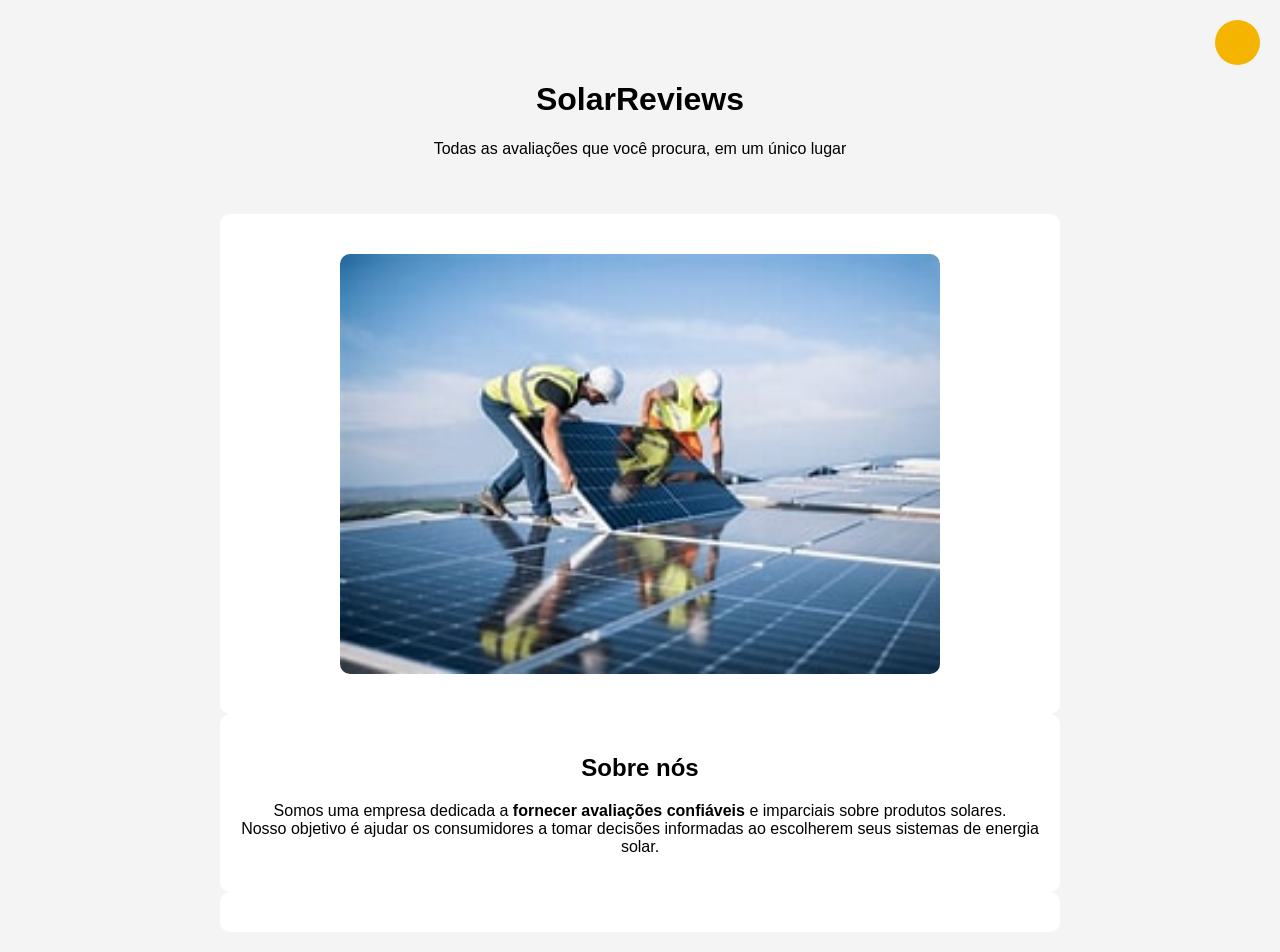
==== index.html @ 2f342481 "Add files via upload" ====
<!DOCTYPE html>
<html>
    <head> 
        <link rel="stylesheet" href="Style.css">

        <title>SolarReviews</title> 
       
        <meta name="description" content="Todas as avaliações que você procura, em um único lugar">
    </head>
    
    <body>
        <script src="Script.js"></script>
        <div class="search-container">

    <button class="search-btn" onclick="mostrarMenu()">
        <i class="fas fa-search"></i>
    </button>

    <div id="menuPesquisa" class="menu-pesquisa">
    <a href="placas.html">Placas solares</a>
    <a href="ferramentas.html">Ferramentas</a>
    <a href="cabos.html">Cabos e conectores</a>
    <a href="disjuntores.html">Disjuntores e fusíveis</a>
    <a href="epis-epcs.html">EPI's e EPC's</a>
</div>

</div>
        <header>
        
                <h1>SolarReviews</h1>
                <p>Todas as avaliações que você procura, em um único lugar</p>
         </header>
         <main>
            <section>
                <!--imagem-->
                 <img src="imagens/Imagem 1.jpg" width="600" height="400">
                 </section>
            <!--Descrição do site-->
            <section>
                <h2>Sobre nós</h2>
                <p>Somos uma empresa dedicada a <strong>fornecer avaliações confiáveis</strong> e imparciais sobre produtos solares. <br> Nosso objetivo é ajudar os consumidores a tomar decisões informadas ao escolherem seus sistemas de energia solar.</p>
            </section>
            <section>
                
            </section>
         </main>
         <footer></footer>
        
    </body>
</html>
---- Style.css ----
.search-container{
     position: fixed;
     top:20px;
     right:20px;
     z-index:1000;}
 
       .search-btn{
     width:45px;
     height:45px;
     border:none;
     border-radius:50%;
     background:#f4b400;
     color:white;
     cursor:pointer;
     font-size:20px;}
 
       .search-btn:hover{
     background:#d99b00;}
     
       .menu-pesquisa{
     display:none;
     margin-top:10px;
     width:230px;
     background:white;
     border-radius:8px;
     box-shadow:0 5px 15px rgba(0,0,0,.2);
     overflow:hidden;}
 
       .menu-pesquisa a{
     display:block;
     padding:12px;
     text-decoration:none;
     color:#333;}
 
       .menu-pesquisa a:hover{
     background:#f4b400;
     color:white;}
 
        body {
     font-family: Arial, sans-serif;
     background-color: #f4f4f4;
     display: flex;
     flex-direction: column;
     align-items: center;
     margin: 20px auto;}
            
        main {
     width: 100%;
     display: flex;
     flex-direction: column;
     align-items: center;}
             
        header {
     width: 100%;
     text-align: center;
     padding: 40px 20px;}
 
             section{
                 background-color: white;
                 width: 80%;
                 max-width: 800px;
                 padding: 20px;
                 border-radius: 10px;
 
                 text-align: center;
 
             }
             
             img {
                 width: 100%;
                 max-width: 600px;
                 height: auto;
                 display: block;
                 margin: 20px auto;
                 border-radius: 10px;
             }
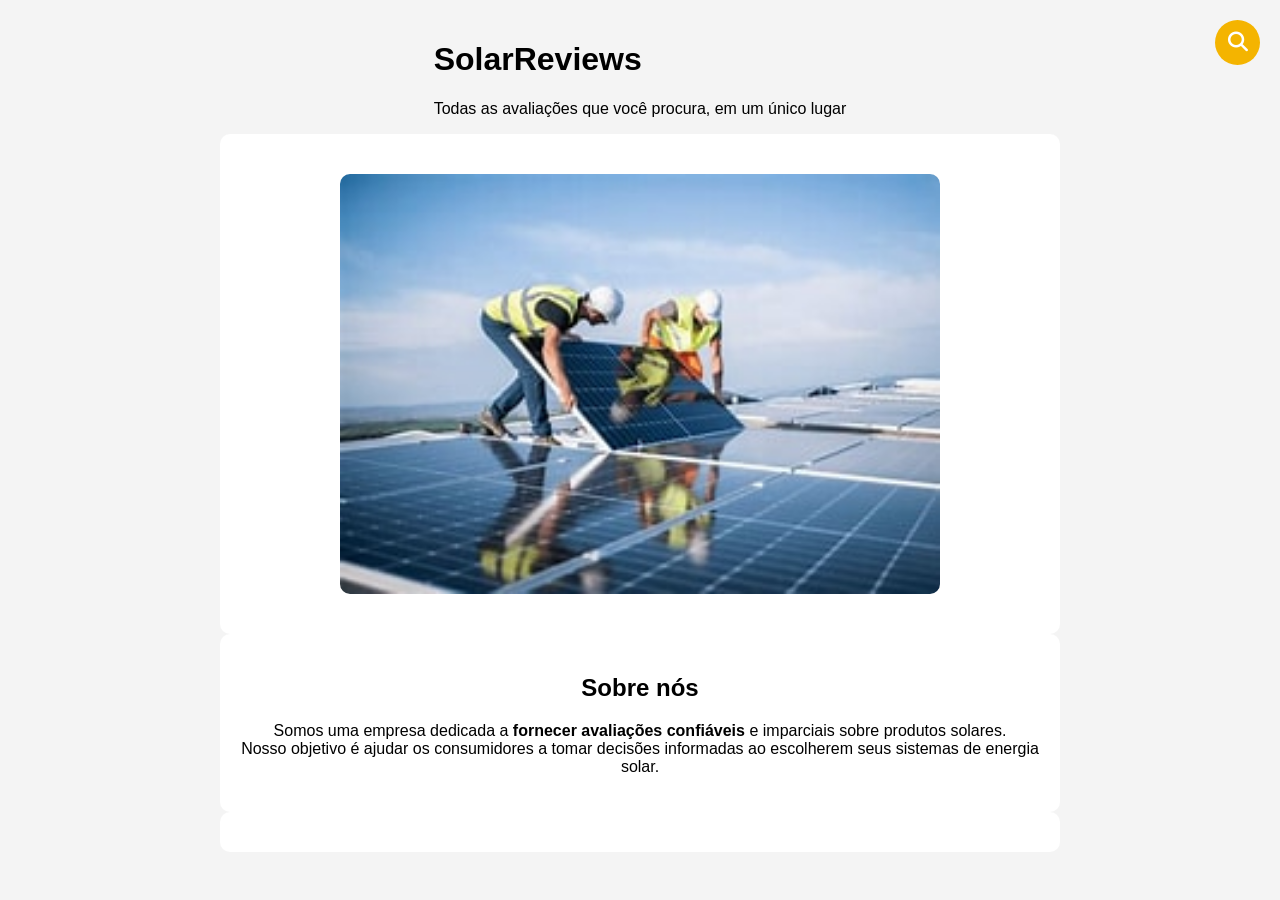
==== commit 371b258c: "j" ====
--- a/index.html
+++ b/index.html
@@ -2,6 +2,7 @@
 <html>
     <head> 
         <link rel="stylesheet" href="Style.css">
+        <link rel="stylesheet" href="https://cdnjs.cloudflare.com/ajax/libs/font-awesome/6.5.1/css/all.min.css">
 
         <title>SolarReviews</title> 
        
--- a/Style.css
+++ b/Style.css
@@ -1,79 +1,238 @@
   
       
-        .search-container{
-     position: fixed;
-     top:20px;
-     right:20px;
-     z-index:1000;}
- 
-       .search-btn{
-     width:45px;
-     height:45px;
-     border:none;
-     border-radius:50%;
-     background:#f4b400;
-     color:white;
-     cursor:pointer;
-     font-size:20px;}
- 
-       .search-btn:hover{
-     background:#d99b00;}
-     
-       .menu-pesquisa{
-     display:none;
-     margin-top:10px;
-     width:230px;
-     background:white;
-     border-radius:8px;
-     box-shadow:0 5px 15px rgba(0,0,0,.2);
-     overflow:hidden;}
- 
-       .menu-pesquisa a{
-     display:block;
-     padding:12px;
-     text-decoration:none;
-     color:#333;}
- 
-       .menu-pesquisa a:hover{
-     background:#f4b400;
-     color:white;}
- 
-        body {
-     font-family: Arial, sans-serif;
-     background-color: #f4f4f4;
-     display: flex;
-     flex-direction: column;
-     align-items: center;
-     margin: 20px auto;}
-            
-        main {
-     width: 100%;
-     display: flex;
-     flex-direction: column;
-     align-items: center;}
-             
-        header {
-     width: 100%;
-     text-align: center;
-     padding: 40px 20px;}
- 
-             section{
-                 background-color: white;
-                 width: 80%;
-                 max-width: 800px;
-                 padding: 20px;
-                 border-radius: 10px;
- 
-                 text-align: center;
- 
-             }
-             
-             img {
-                 width: 100%;
-                 max-width: 600px;
-                 height: auto;
-                 display: block;
-                 margin: 20px auto;
-                 border-radius: 10px;
-             }
-        +       .search-container {
+    position: fixed;
+    top: 20px;
+    right: 20px;
+    z-index: 1000;
+}
+
+.search-btn {
+    width: 45px;
+    height: 45px;
+    border: none;
+    border-radius: 50%;
+    background: #f4b400;
+    color: white;
+    cursor: pointer;
+    font-size: 20px;
+}
+
+.search-btn:hover {
+    background: #d99b00;
+}
+
+.menu-pesquisa {
+    display: none;
+    margin-top: 10px;
+    width: 230px;
+    background: white;
+    border-radius: 8px;
+    box-shadow: 0 5px 15px rgba(0,0,0,.2);
+    overflow: hidden;
+}
+
+.menu-pesquisa a {
+    display: block;
+    padding: 12px;
+    text-decoration: none;
+    color: #333;
+}
+
+.menu-pesquisa a:hover {
+    background: #f4b400;
+    color: white;
+}
+
+body {
+    font-family: Arial, sans-serif;
+    background-color: #f4f4f4;
+    display: flex;
+    flex-direction: column;
+    align-items: center;
+    margin: 20px auto;
+}
+
+main {
+    width: 100%;
+    display: flex;
+    flex-direction: column;
+    align-items: center;
+}
+
+section {
+    background-color: white;
+    width: 80%;
+    max-width: 800px;
+    padding: 20px;
+    border-radius: 10px;
+    text-align: center;
+}
+
+img {
+    width: 100%;
+    max-width: 600px;
+    height: auto;
+    display: block;
+    margin: 20px auto;
+    border-radius: 10px;
+}
+
+/* BOTÃO VOLTAR (SETA BRANCA) */
+.btn-voltar {
+    display: flex;
+    align-items: center;
+    justify-content: center;
+    width: 48px;
+    height: 48px;
+    background-color: #f4b400;  /* Amarelo/Laranja */
+    color: #ffffff;             /* Seta em BRANCO */
+    border-radius: 50%;
+    text-decoration: none;
+    font-size: 28px;
+    font-weight: bold;
+    box-shadow: 0px 2px 5px rgba(0,0,0,0.2);
+    position: absolute;
+    top: 20px;
+    left: 45px;
+}
+
+/* Organização de 2 imagens por linha
+/* Organização de 2 imagens por linha */
+.galeria-produtos {
+    display: grid;
+    grid-template-columns: repeat(2, 1fr); /* Cria exatamente 2 colunas iguais */
+    gap: 15px;                             /* Espaço entre os cards */
+    padding: 20px;
+    width: 100%;
+    max-width: 800px;
+    box-sizing: border-box;
+}
+
+/* Quadradinhos dos produtos */
+.card-produto {
+    border: 1px solid #ddd;
+    border-radius: 8px;
+    padding: 10px;
+    text-align: center;
+    background-color: #fff;
+    box-sizing: border-box;
+}
+
+/* BORDA AMARELA NAS IMAGENS DOS PRODUTOS */
+.card-produto img {
+    width: 100%;
+    height: auto;
+    object-fit: cover; /* Mantém as imagens alinhadas sem distorcer */
+    border: 3px solid #f4b400;
+    border-radius: 6px;
+    box-sizing: border-box;
+}
+/* COR ESCURA PADRÃO PARA TUDO: #0b1b3d (Azul bem escuro, quase preto) */
+
+/* Contêiner principal do cabeçalho (Aumentado) */
+.header-principal {
+  display: flex;
+  align-items: center;
+  justify-content: center;
+  gap: 40px; /* Aumentado o espaço entre as partes */
+  width: 100%;
+  padding: 35px 0; /* Cabeçalho mais alto */
+  margin: 0 auto;
+}
+
+/* --- LADO ESQUERDO --- */
+.header-lado-esquerdo {
+  display: flex;
+  flex-direction: column;
+  align-items: center;
+  text-align: center;
+}
+
+.titulo-com-icone {
+  display: flex;
+  align-items: center;
+  gap: 12px;
+}
+
+.titulo-solar {
+  font-family: 'Showcard Gothic', 'Impact', sans-serif; /* Fonte Showcard Gothic */
+  font-size: 44px; /* Aumentado */
+  margin: 0;
+  text-transform: uppercase;
+  letter-spacing: 1px;
+}
+
+.cor-solar {
+  color: #F4B400; /* Amarelo */
+}
+
+.cor-revis {
+  color: #0b1b3d; /* Azul bem escuro */
+}
+
+/* Ícone do Raio (Aumentado) */
+.icone-raio {
+  width: 38px;
+  height: 38px;
+  fill: #0b1b3d; /* Azul bem escuro */
+}
+
+/* Subtítulo centralizado em azul bem escuro */
+.subtitulo {
+  margin: 6px 0 0 0;
+  font-size: 16px;
+  font-weight: 600;
+  color: #0b1b3d; /* Agora na mesma cor azul bem escuro */
+}
+
+/* --- LINHA DIVISÓRIA (Agora em Azul Bem Escuro) --- */
+.divisoria-vertical {
+  width: 3px;
+  height: 65px; /* Altura maior para acompanhar a fonte */
+  background-color: #0b1b3d; /* Azul bem escuro */
+  border-radius: 2px;
+}
+
+/* --- LADO DIREITO --- */
+.header-lado-direito {
+  display: flex;
+  align-items: center;
+}
+
+.texto-epis {
+  font-size: 28px; /* Aumentado */
+  font-weight: bold;
+  color: #0b1b3d; /* Azul bem escuro */
+}
+
+/* BOTÃO VOLTAR REDONDO (MÉDIO) */
+.btn-voltar-redondo {
+  position: fixed; /* Fica fixo na tela mesmo ao rolar */
+  top: 25px;
+  left: 25px;
+  width: 50px; /* Tamanho médio */
+  height: 50px;
+  background-color: #F4B400; /* Amarelo */
+  border-radius: 50%; /* Torna o botão redondo */
+  display: flex;
+  align-items: center;
+  justify-content: center;
+  box-shadow: 0 4px 8px rgba(0, 0, 0, 0.2);
+  text-decoration: none;
+  z-index: 9999; /* Garante que fique acima de outros elementos */
+  transition: transform 0.2s ease, background-color 0.2s ease;
+}
+
+/* Seta branca dentro do botão */
+.btn-voltar-redondo svg {
+  width: 28px;
+  height: 28px;
+  fill: #FFFFFF; /* Cor da seta em branco */
+}
+
+/* Efeito ao passar o mouse */
+.btn-voltar-redondo:hover {
+  background-color: #d99b00;
+  transform: scale(1.08);
+}
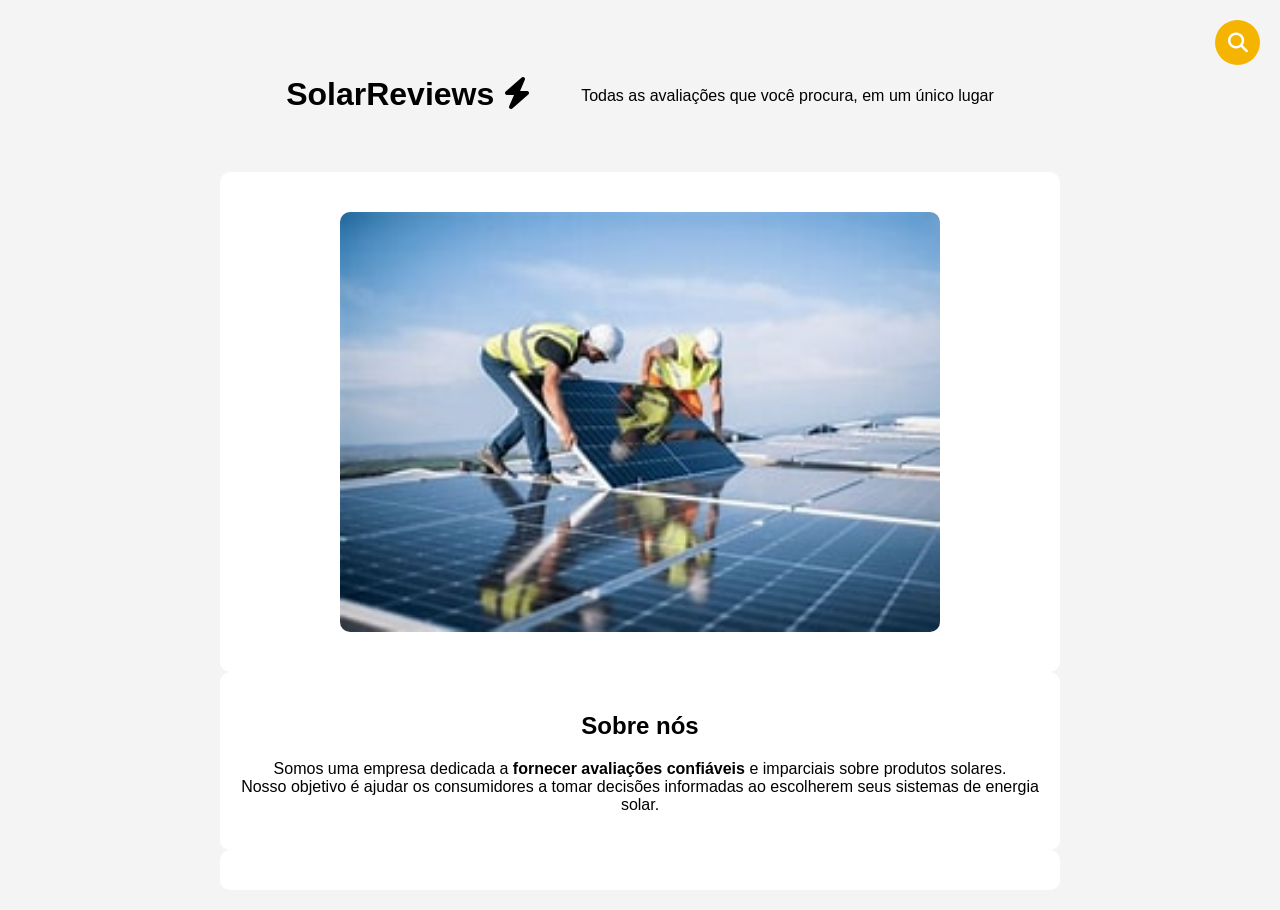
==== commit 4d22570f: "d" ====
--- a/index.html
+++ b/index.html
@@ -26,11 +26,13 @@
 </div>
 
 </div>
-        <header>
-        
-                <h1>SolarReviews</h1>
-                <p>Todas as avaliações que você procura, em um único lugar</p>
-         </header>
+        <header class="header-principal">
+    <h1 class="titulo-principal">
+        <span class="texto-solar">Solar</span><span class="texto-reviews">Reviews</span>
+        <i class="fas fa-bolt icone-raio"></i>
+    </h1>
+    <p>Todas as avaliações que você procura, em um único lugar</p>
+</header>
          <main>
             <section>
                 <!--imagem-->
--- a/Style.css
+++ b/Style.css
@@ -5,6 +5,9 @@
     top: 20px;
     right: 20px;
     z-index: 1000;
+    display: flex;
+    flex-direction: column;
+    align-items: flex-end;
 }
 
 .search-btn {
@@ -16,6 +19,10 @@
     color: white;
     cursor: pointer;
     font-size: 20px;
+    display: flex;
+    align-items: center;
+    justify-content: center;
+    transition: background 0.3s ease;
 }
 
 .search-btn:hover {
@@ -127,6 +134,18 @@
     border: 3px solid #f4b400;
     border-radius: 6px;
     box-sizing: border-box;
+
+   header {
+  width: 100%;
+  text-align: center;
+  margin-bottom: 20px; /* Garante um espaço em relação à imagem */
+}
+
+header h1, header p {
+  margin-left: auto;
+  margin-right: auto;
+}
+ 
 }
 /* COR ESCURA PADRÃO PARA TUDO: #0b1b3d (Azul bem escuro, quase preto) */
 
@@ -235,4 +254,52 @@
 .btn-voltar-redondo:hover {
   background-color: #d99b00;
   transform: scale(1.08);
+}
+
+/* ==========================================
+   ESTILO EXCLUSIVO DA PÁGINA INICIAL (INDEX)
+   ========================================== */
+
+/* Centraliza o cabeçalho no topo da página */
+.header-index {
+    width: 100%;
+    text-align: center;
+    margin-top: 10px;
+    margin-bottom: 30px;
+}
+
+/* Título bem grande, usando Showcard Gothic e ocupando a largura do topo */
+.titulo-index {
+    font-family: 'Showcard Gothic', 'Impact', sans-serif;
+    font-size: 6vw; /* Faz o título crescer proporcionalmente à tela */
+    margin: 0;
+    display: inline-flex;
+    align-items: center;
+    justify-content: center;
+    gap: 15px; /* Espaço entre as palavras e o raiozinho */
+    text-transform: uppercase;
+}
+
+/* Palavra "Solar" em Amarelo */
+.header-index .cor-solar {
+    color: #F4B400;
+}
+
+/* Palavra "Reviews" em Azul bem escuro */
+.header-index .cor-reviews {
+    color: #0b1b3d;
+}
+
+/* Raiozinho na mesma cor azul escuro do Reviews */
+.icone-raio-index {
+    color: #0b1b3d;
+    font-size: 0.9em;
+}
+
+/* Subtítulo centralizado */
+.subtitulo-index {
+    margin-top: 10px;
+    font-size: 18px;
+    color: #0b1b3d;
+    font-weight: 600;
 }
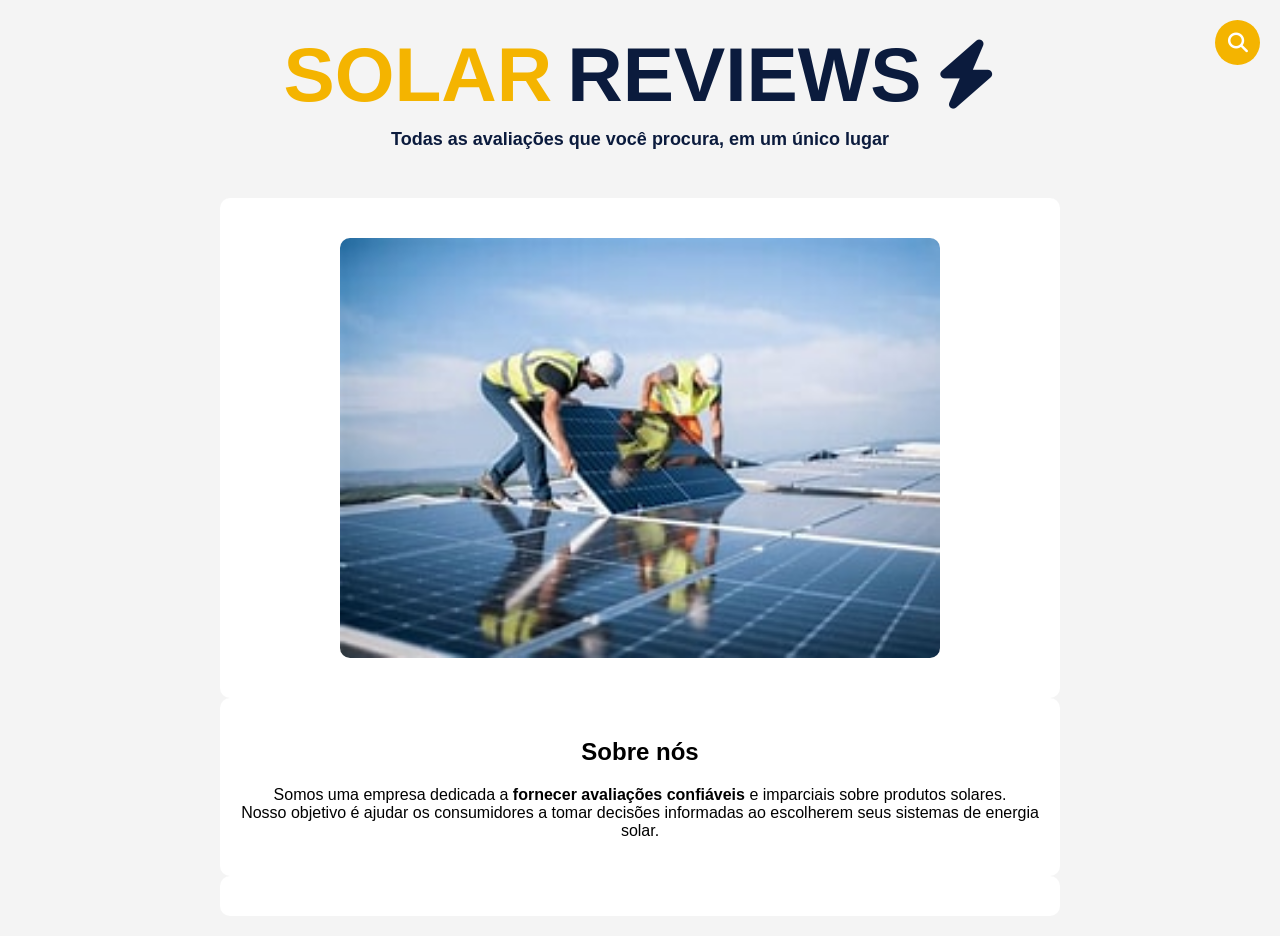
==== commit 2d21ea99: "d" ====
--- a/index.html
+++ b/index.html
@@ -26,12 +26,12 @@
 </div>
 
 </div>
-        <header class="header-principal">
-    <h1 class="titulo-principal">
-        <span class="texto-solar">Solar</span><span class="texto-reviews">Reviews</span>
-        <i class="fas fa-bolt icone-raio"></i>
+        <header class="header-index">
+    <h1 class="titulo-index">
+        <span class="cor-solar">Solar</span><span class="cor-reviews">Reviews</span>
+        <i class="fas fa-bolt icone-raio-index"></i>
     </h1>
-    <p>Todas as avaliações que você procura, em um único lugar</p>
+    <p class="subtitulo-index">Todas as avaliações que você procura, em um único lugar</p>
 </header>
          <main>
             <section>
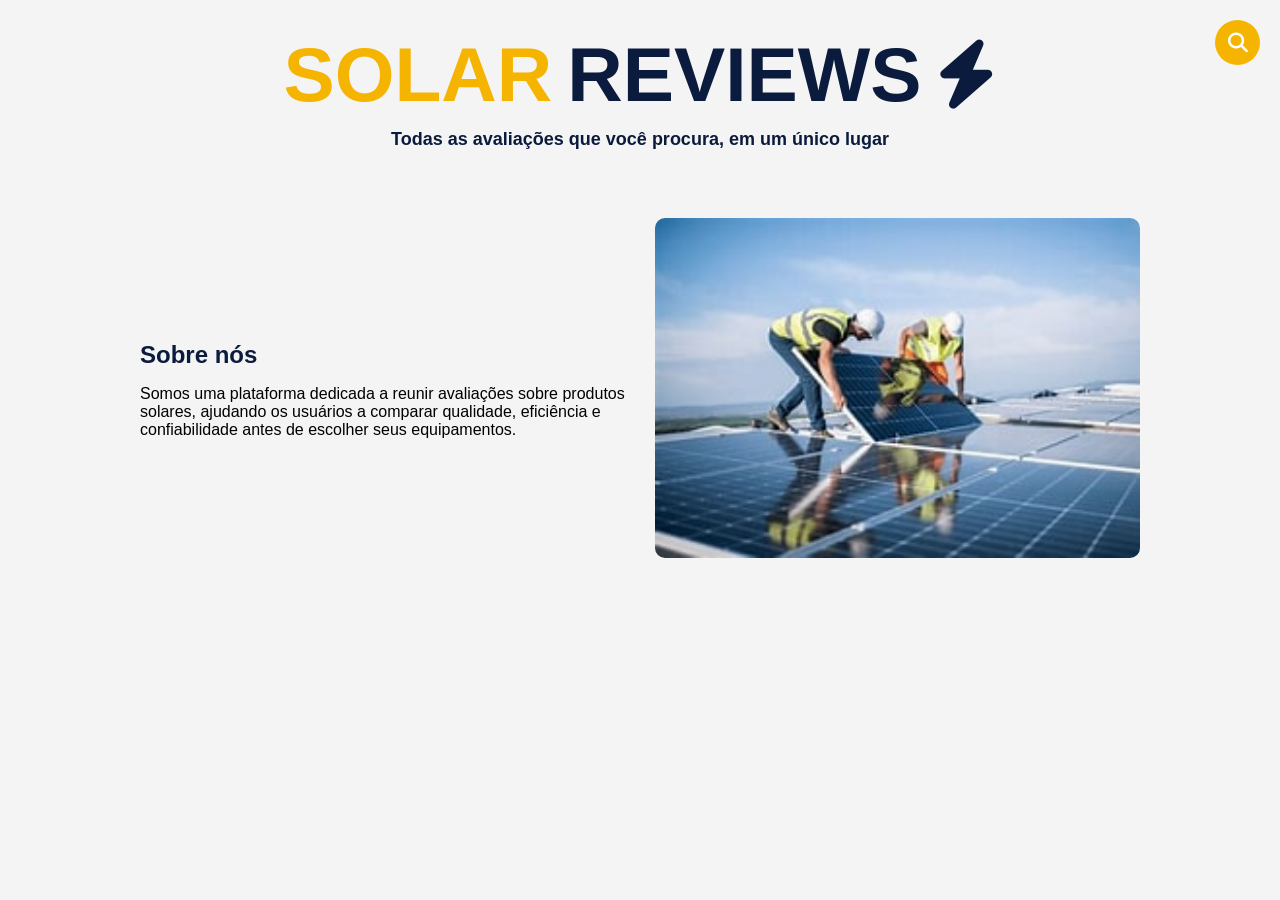
==== commit f269154f: "s" ====
--- a/index.html
+++ b/index.html
@@ -33,20 +33,18 @@
     </h1>
     <p class="subtitulo-index">Todas as avaliações que você procura, em um único lugar</p>
 </header>
-         <main>
-            <section>
-                <!--imagem-->
-                 <img src="imagens/Imagem 1.jpg" width="600" height="400">
-                 </section>
-            <!--Descrição do site-->
-            <section>
-                <h2>Sobre nós</h2>
-                <p>Somos uma empresa dedicada a <strong>fornecer avaliações confiáveis</strong> e imparciais sobre produtos solares. <br> Nosso objetivo é ajudar os consumidores a tomar decisões informadas ao escolherem seus sistemas de energia solar.</p>
-            </section>
-            <section>
-                
-            </section>
-         </main>
+        <main>
+    <section class="secao-sobre">
+        <div class="conteudo-sobre">
+            <h2>Sobre nós</h2>
+            <p>Somos uma plataforma dedicada a reunir avaliações sobre produtos solares, ajudando os usuários a comparar qualidade, eficiência e confiabilidade antes de escolher seus equipamentos.</p>
+        </div>
+
+        <div class="imagem-sobre">
+            <img src="imagens/Imagem 1.jpg" alt="Imagem Solar Reviews">
+        </div>
+    </section>
+</main>
          <footer></footer>
         
     </body>
--- a/Style.css
+++ b/Style.css
@@ -302,4 +302,43 @@
     font-size: 18px;
     color: #0b1b3d;
     font-weight: 600;
+}
+
+/* ==========================================
+   SOBRE NÓS E IMAGEM LADO A LADO (INDEX)
+   ========================================== */
+
+/* Transforma a seção em um contêiner lado a lado e ajusta o fundo */
+.secao-sobre {
+    background-color: transparent; /* Remove a caixa branca de fundo */
+    display: flex;
+    align-items: center; /* Alinha o texto e a imagem verticalmente no centro */
+    justify-content: space-between;
+    gap: 30px; /* Espaço entre o texto e a imagem */
+    width: 80%;
+    max-width: 1000px;
+    padding: 20px 0;
+}
+
+/* Lado Esquerdo: Ajustes do texto */
+.conteudo-sobre {
+    flex: 1;
+    text-align: left; /* Deixa o texto alinhado à esquerda para um visual mais limpo */
+}
+
+.conteudo-sobre h2 {
+    color: #0b1b3d; /* Mesmo azul escuro para manter o padrão */
+    margin-bottom: 15px;
+}
+
+/* Lado Direito: Ajustes da imagem */
+.imagem-sobre {
+    flex: 1;
+}
+
+.imagem-sobre img {
+    width: 100%;
+    height: auto;
+    margin: 0; /* Remove margens extras que podiam gerar espaços brancos */
+    border-radius: 10px;
 }
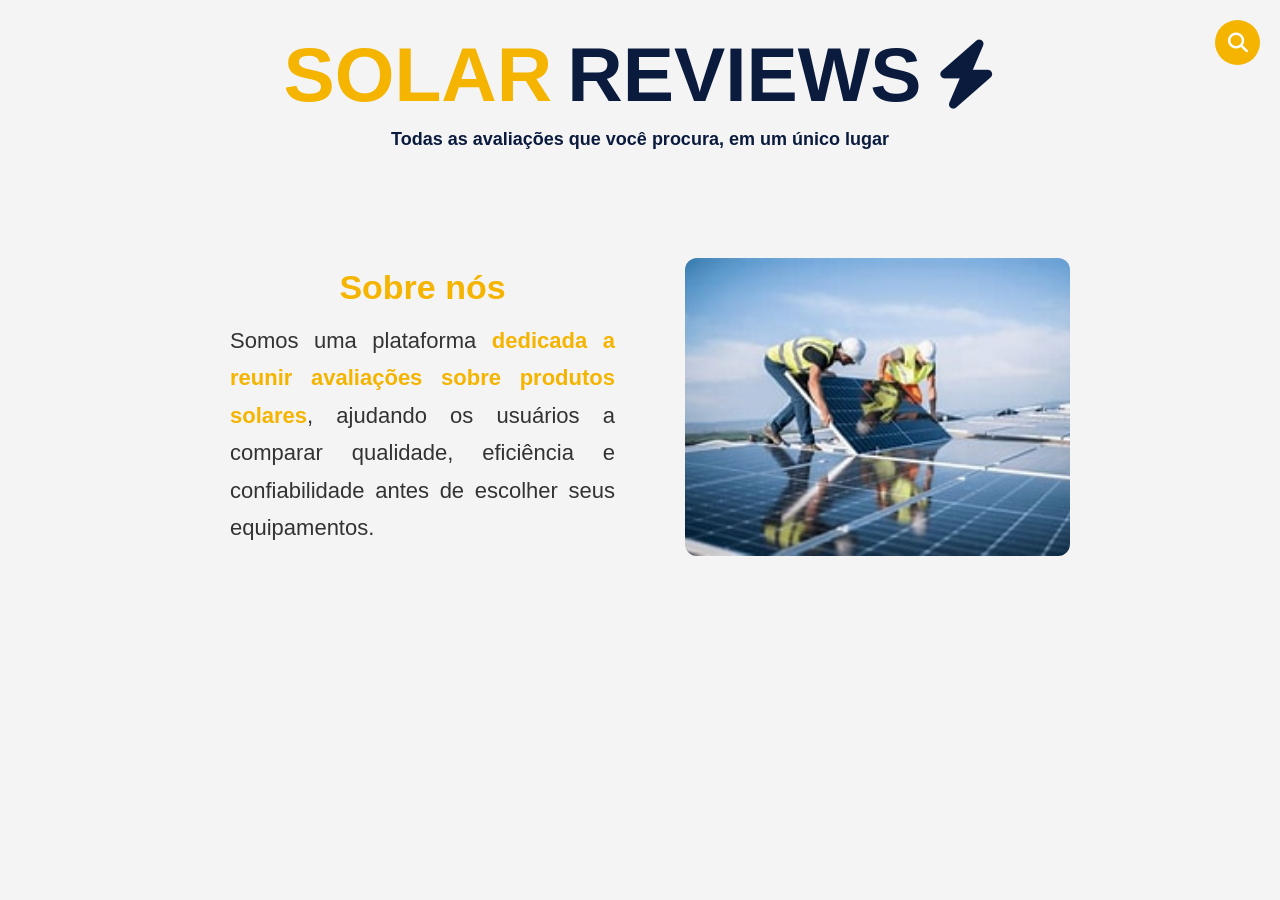
==== commit 1bc5b31a: "d" ====
--- a/index.html
+++ b/index.html
@@ -37,7 +37,7 @@
     <section class="secao-sobre">
         <div class="conteudo-sobre">
             <h2>Sobre nós</h2>
-            <p>Somos uma plataforma dedicada a reunir avaliações sobre produtos solares, ajudando os usuários a comparar qualidade, eficiência e confiabilidade antes de escolher seus equipamentos.</p>
+            <p>Somos uma plataforma <strong class="destaque-texto">dedicada a reunir avaliações sobre produtos solares</strong>, ajudando os usuários a comparar qualidade, eficiência e confiabilidade antes de escolher seus equipamentos.</p>
         </div>
 
         <div class="imagem-sobre">
--- a/Style.css
+++ b/Style.css
@@ -305,40 +305,68 @@
 }
 
 /* ==========================================
-   SOBRE NÓS E IMAGEM LADO A LADO (INDEX)
+   SOBRE NÓS E IMAGEM (MESMA ALTURA E CENTRALIZADO)
    ========================================== */
 
-/* Transforma a seção em um contêiner lado a lado e ajusta o fundo */
+/* Seção principal: centralizada na página com margem segura das bordas */
 .secao-sobre {
-    background-color: transparent; /* Remove a caixa branca de fundo */
-    display: flex;
-    align-items: center; /* Alinha o texto e a imagem verticalmente no centro */
-    justify-content: space-between;
-    gap: 30px; /* Espaço entre o texto e a imagem */
+    background-color: transparent;
+    display: flex;
+    align-items: stretch;
+    justify-content: center;
+    gap: 50px;
     width: 80%;
-    max-width: 1000px;
-    padding: 20px 0;
-}
-
-/* Lado Esquerdo: Ajustes do texto */
+    max-width: 900px;
+    margin: 40px auto;
+    padding: 20px;
+    box-sizing: border-box;
+}
+
+/* Lado Esquerdo: Bloco de texto */
 .conteudo-sobre {
     flex: 1;
-    text-align: left; /* Deixa o texto alinhado à esquerda para um visual mais limpo */
-}
-
+    display: flex;
+    flex-direction: column;
+    justify-content: space-between;
+    padding: 10px 20px;
+}
+
+/* Título "Sobre nós" centralizado na metade esquerda e na cor #F4B400 */
 .conteudo-sobre h2 {
-    color: #0b1b3d; /* Mesmo azul escuro para manter o padrão */
-    margin-bottom: 15px;
-}
-
-/* Lado Direito: Ajustes da imagem */
+    color: #F4B400; /* Amarelo */
+    font-size: 34px;
+    margin: 0 0 15px 0;
+    text-align: center; /* Centraliza a palavra no bloco da esquerda */
+}
+
+/* Parágrafo do texto */
+.conteudo-sobre p {
+    color: #333333;
+    font-size: 22px;
+    line-height: 1.7;
+    text-align: justify;
+    margin: 0;
+}
+
+/* Frase de destaque em Negrito e na cor #F4B400 */
+.destaque-texto {
+    color: #F4B400;
+    font-weight: bold;
+}
+
+/* Lado Direito: Imagem */
 .imagem-sobre {
     flex: 1;
+    display: flex;
+    align-items: center;
+    justify-content: center;
 }
 
 .imagem-sobre img {
     width: 100%;
-    height: auto;
-    margin: 0; /* Remove margens extras que podiam gerar espaços brancos */
-    border-radius: 10px;
+    height: 100%;
+    max-height: 350px;
+    object-fit: cover;
+    margin: 0;
+    border-radius: 12px;
 }
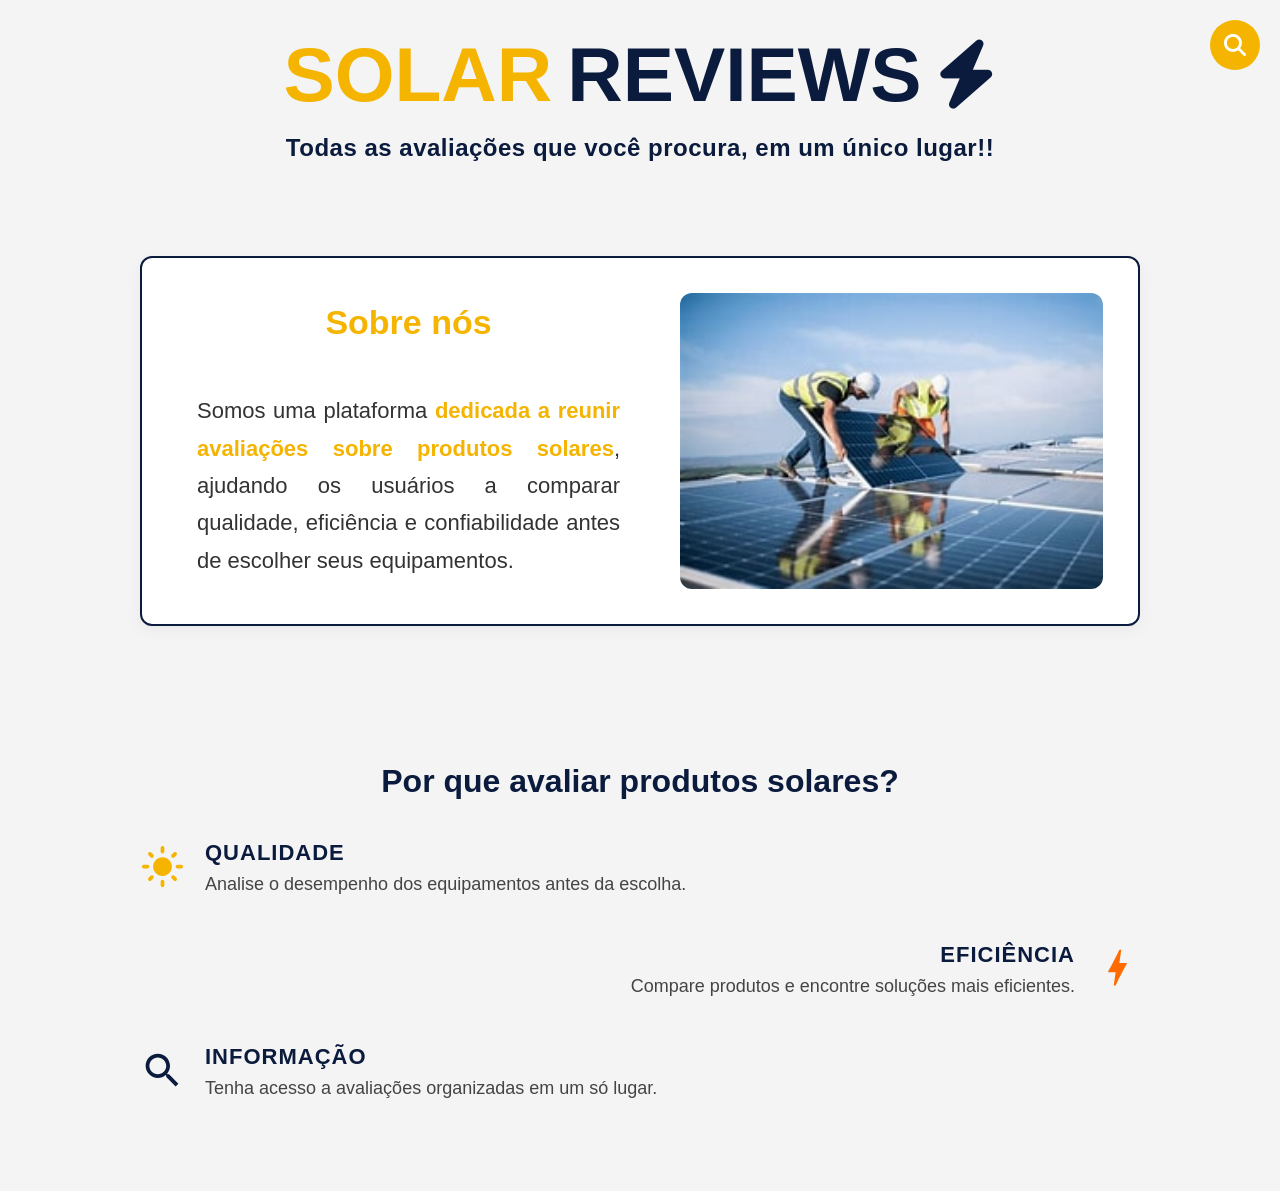
==== commit 90876d1b: "s" ====
--- a/index.html
+++ b/index.html
@@ -31,7 +31,7 @@
         <span class="cor-solar">Solar</span><span class="cor-reviews">Reviews</span>
         <i class="fas fa-bolt icone-raio-index"></i>
     </h1>
-    <p class="subtitulo-index">Todas as avaliações que você procura, em um único lugar</p>
+    <p class="subtitulo-index">Todas as avaliações que você procura, em um único lugar!!</p>
 </header>
         <main>
     <section class="secao-sobre">
@@ -44,6 +44,54 @@
             <img src="imagens/Imagem 1.jpg" alt="Imagem Solar Reviews">
         </div>
     </section>
+
+    <section class="secao-diferenciais">
+    
+    <h2 class="titulo-diferenciais">Por que avaliar produtos solares?</h2>
+
+    <div class="lista-topicos">
+
+        <div class="topico-item topico-esquerda">
+            <div class="icone-topico icone-sol">
+                <svg xmlns="http://www.w3.org/2000/svg" viewBox="0 0 24 24" fill="currentColor">
+                    <path d="M12 7c-2.76 0-5 2.24-5 5s2.24 5 5 5 5-2.24 5-5-2.24-5-5-5zM2 13h2c.55 0 1-.45 1-1s-.45-1-1-1H2c-.55 0-1 .45-1 1s.45 1 1 1zm18 0h2c.55 0 1-.45 1-1s-.45-1-1-1h-2c-.55 0-1 .45-1 1s.45 1 1 1zM11 2v2c0 .55.45 1 1 1s1-.45 1-1V2c0-.55-.45-1-1-1s-1 .45-1 1zm0 18v2c0 .55.45 1 1 1s1-.45 1-1v-2c0-.55-.45-1-1-1s-1 .45-1 1zM5.99 4.58c-.39-.39-1.03-.39-1.41 0s-.39 1.03 0 1.41l1.06 1.06c.39.39 1.03.39 1.41 0s.39-1.03 0-1.41L5.99 4.58zm12.37 12.37c-.39-.39-1.03-.39-1.41 0s-.39 1.03 0 1.41l1.06 1.06c.39.39 1.03.39 1.41 0s.39-1.03 0-1.41l-1.06-1.06zm1.06-10.96c.39-.39.39-1.03 0-1.41s-1.03-.39-1.41 0l-1.06 1.06c-.39.39-.39 1.03 0 1.41s1.03.39 1.41 0l1.06-1.06zM7.05 18.36c.39-.39.39-1.03 0-1.41s-1.03-.39-1.41 0l-1.06 1.06c-.39.39-.39 1.03 0 1.41s1.03.39 1.41 0l1.06-1.06z"/>
+                </svg>
+            </div>
+            <div class="texto-topico">
+                <h3>QUALIDADE</h3>
+                <p>Analise o desempenho dos equipamentos antes da escolha.</p>
+            </div>
+        </div>
+
+        <div class="topico-item topico-direita">
+            <div class="icone-topico icone-raio-laranja">
+                <svg xmlns="http://www.w3.org/2000/svg" viewBox="0 0 24 24" fill="currentColor">
+                    <path d="M11 21h-1l1-7H7.5c-.58 0-.57-.32-.38-.66.19-.34.05-.08.07-.12C8.48 10.94 10.42 7.54 13 2h1l-1 7h3.5c.49 0 .56.33.47.51l-.07.15C14.82 13.56 12.88 16.96 11 21z"/>
+                </svg>
+            </div>
+            <div class="texto-topico">
+                <h3>EFICIÊNCIA</h3>
+                <p>Compare produtos e encontre soluções mais eficientes.</p>
+            </div>
+        </div>
+
+        <div class="topico-item topico-esquerda">
+            <div class="icone-topico icone-lupa-azul">
+                <svg xmlns="http://www.w3.org/2000/svg" viewBox="0 0 24 24" fill="currentColor">
+                    <path d="M15.5 14h-.79l-.28-.27C15.41 12.59 16 11.11 16 9.5 16 5.91 13.09 3 9.5 3S3 5.91 3 9.5 5.91 16 9.5 16c1.61 0 3.09-.59 4.23-1.57l.27.28v.79l5 4.99L20.49 19l-4.99-5zm-6 0C7.01 14 5 11.99 5 9.5S7.01 5 9.5 5 14 7.01 14 9.5 11.99 14 9.5 14z"/>
+                </svg>
+            </div>
+            <div class="texto-topico">
+                <h3>INFORMAÇÃO</h3>
+                <p>Tenha acesso a avaliações organizadas em um só lugar.</p>
+            </div>
+        </div>
+
+    </div>
+</section>
+
+
+
 </main>
          <footer></footer>
         
--- a/Style.css
+++ b/Style.css
@@ -11,20 +11,23 @@
 }
 
 .search-btn {
-    width: 45px;
-    height: 45px;
+    width: 50px;
+    height: 50px;
     border: none;
     border-radius: 50%;
     background: #f4b400;
     color: white;
     cursor: pointer;
-    font-size: 20px;
+    font-size: 22px;
     display: flex;
     align-items: center;
     justify-content: center;
     transition: background 0.3s ease;
 }
 
+.search-btn:hover {
+    background: #d99b00;
+}
 .search-btn:hover {
     background: #d99b00;
 }
@@ -225,22 +228,20 @@
   color: #0b1b3d; /* Azul bem escuro */
 }
 
-/* BOTÃO VOLTAR REDONDO (MÉDIO) */
-.btn-voltar-redondo {
-  position: fixed; /* Fica fixo na tela mesmo ao rolar */
-  top: 25px;
-  left: 25px;
-  width: 50px; /* Tamanho médio */
-  height: 50px;
-  background-color: #F4B400; /* Amarelo */
-  border-radius: 50%; /* Torna o botão redondo */
-  display: flex;
-  align-items: center;
-  justify-content: center;
-  box-shadow: 0 4px 8px rgba(0, 0, 0, 0.2);
-  text-decoration: none;
-  z-index: 9999; /* Garante que fique acima de outros elementos */
-  transition: transform 0.2s ease, background-color 0.2s ease;
+/* BOTÃO DA LUPA (Aumentado em 10%) */
+.search-btn {
+    width: 50px;         /* Aumentado de 45px para 50px */
+    height: 50px;        /* Aumentado de 45px para 50px */
+    border: none;
+    border-radius: 50%;
+    background: #f4b400;
+    color: white;
+    cursor: pointer;
+    font-size: 22px;     /* Aumentado de 20px para 22px para a lupa acompanhar o botão */
+    display: flex;
+    align-items: center;
+    justify-content: center;
+    transition: background 0.3s ease;
 }
 
 /* Seta branca dentro do botão */
@@ -256,27 +257,61 @@
   transform: scale(1.08);
 }
 
+/* BOTÃO VOLTAR REDONDO (VOLTA A APARECER NAS PÁGINAS SECUNDÁRIAS) */
+.btn-voltar-redondo {
+    position: fixed;
+    top: 25px;
+    left: 25px;
+    width: 50px;
+    height: 50px;
+    background-color: #F4B400; /* Amarelo */
+    border-radius: 50%;
+    display: flex;
+    align-items: center;
+    justify-content: center;
+    box-shadow: 0 4px 8px rgba(0, 0, 0, 0.2);
+    text-decoration: none;
+    z-index: 9999;
+    transition: transform 0.2s ease, background-color 0.2s ease;
+}
+
+/* Seta/flecha branca dentro do botão */
+.btn-voltar-redondo svg {
+    width: 28px;
+    height: 28px;
+    fill: #FFFFFF; /* Cor da seta em branco */
+}
+
+/* Efeito ao passar o mouse */
+.btn-voltar-redondo:hover {
+    background-color: #d99b00;
+    transform: scale(1.08);
+}
+
 /* ==========================================
-   ESTILO EXCLUSIVO DA PÁGINA INICIAL (INDEX)
+   CABEÇALHO DA PÁGINA INICIAL (INDEX)
    ========================================== */
 
-/* Centraliza o cabeçalho no topo da página */
+/* Cabeçalho centralizado no topo */
 .header-index {
     width: 100%;
-    text-align: center;
+    display: flex;
+    flex-direction: column;
+    align-items: center; /* Garante que o bloco do título e do subtítulo fiquem alinhados entre si */
+    justify-content: center;
     margin-top: 10px;
     margin-bottom: 30px;
 }
 
-/* Título bem grande, usando Showcard Gothic e ocupando a largura do topo */
+/* Título Showcard Gothic */
 .titulo-index {
     font-family: 'Showcard Gothic', 'Impact', sans-serif;
-    font-size: 6vw; /* Faz o título crescer proporcionalmente à tela */
+    font-size: 6vw;
     margin: 0;
     display: inline-flex;
     align-items: center;
     justify-content: center;
-    gap: 15px; /* Espaço entre as palavras e o raiozinho */
+    gap: 15px;
     text-transform: uppercase;
 }
 
@@ -290,36 +325,42 @@
     color: #0b1b3d;
 }
 
-/* Raiozinho na mesma cor azul escuro do Reviews */
+/* Raiozinho em Azul escuro */
 .icone-raio-index {
     color: #0b1b3d;
     font-size: 0.9em;
 }
 
-/* Subtítulo centralizado */
+/* Subtítulo perfeitamente centralizado em relação ao TÍTULO */
 .subtitulo-index {
-    margin-top: 10px;
-    font-size: 18px;
+    margin-top: 15px;
+    font-size: 24px;
     color: #0b1b3d;
-    font-weight: 600;
+    font-weight: 700;
+    letter-spacing: 0.5px;
+    text-align: center;
+    width: fit-content; /* Força o subtítulo a ter a largura exata do bloco acima */
 }
 
 /* ==========================================
    SOBRE NÓS E IMAGEM (MESMA ALTURA E CENTRALIZADO)
    ========================================== */
 
-/* Seção principal: centralizada na página com margem segura das bordas */
+/* Seção principal: transformada em um QUADRO COM MOLDURA */
 .secao-sobre {
-    background-color: transparent;
+    background-color: white; /* Um fundo branco bem suave dentro da moldura destaca do cinza */
+    border: 2px solid #0b1b3d; /* Moldura fina na cor Azul Escuro */
+    border-radius: 12px; /* Cantos levemente arredondados para um visual moderno */
     display: flex;
     align-items: stretch;
     justify-content: center;
-    gap: 50px;
-    width: 80%;
-    max-width: 900px;
+    gap: 40px;
+    width: 85%;
+    max-width: 1000px;
     margin: 40px auto;
-    padding: 20px;
+    padding: 35px; /* Espaço interno para o conteúdo não colar na moldura */
     box-sizing: border-box;
+    box-shadow: 0 4px 15px rgba(0, 0, 0, 0.05); /* Sombra bem leve para dar profundidade na parede */
 }
 
 /* Lado Esquerdo: Bloco de texto */
@@ -369,4 +410,92 @@
     object-fit: cover;
     margin: 0;
     border-radius: 12px;
+}
+
+/* ==========================================
+   SEÇÃO: POR QUE AVALIAR PRODUTOS SOLARES
+   ========================================== */
+
+.secao-diferenciais {
+    width: 85%;
+    max-width: 1000px;
+    margin: 50px auto;
+    background: transparent;
+    display: flex;
+    flex-direction: column;
+    align-items: center;
+}
+
+/* Título da seção centralizado */
+.titulo-diferenciais {
+    color: #0b1b3d; /* Azul Escuro */
+    font-size: 32px;
+    font-weight: bold;
+    text-align: center;
+    margin-bottom: 40px;
+}
+
+/* Container da lista dos tópicos */
+.lista-topicos {
+    width: 100%;
+    display: flex;
+    flex-direction: column;
+    gap: 45px; /* Espaço equivalente a ~2 parágrafos de distância entre tópicos */
+}
+
+/* Estrutura base de cada tópico */
+.topico-item {
+    display: flex;
+    align-items: center;
+    gap: 20px;
+    width: 60%; /* Define a largura máxima do bloco do tópico */
+}
+
+/* Alinhamento no lado esquerdo */
+.topico-esquerda {
+    align-self: flex-start;
+    text-align: left;
+}
+
+/* Alinhamento no lado direito */
+.topico-direita {
+    align-self: flex-end;
+    flex-direction: row-reverse; /* Inverte para o ícone continuar ao lado do texto */
+    text-align: right;
+}
+
+/* Ícones */
+.icone-topico svg {
+    width: 45px;
+    height: 45px;
+    flex-shrink: 0;
+}
+
+.icone-sol svg {
+    fill: #F4B400; /* Sol Amarelo */
+}
+
+.icone-raio-laranja svg {
+    fill: #FF6B00; /* Raio Laranja */
+}
+
+.icone-lupa-azul svg {
+    fill: #0b1b3d; /* Lupa Azul Escuro */
+}
+
+/* Título do Tópico (QUALIDADE, EFICIÊNCIA, INFORMAÇÃO) */
+.texto-topico h3 {
+    color: #0b1b3d;
+    font-size: 22px;
+    font-weight: bold;
+    margin: 0 0 6px 0;
+    letter-spacing: 1px;
+}
+
+/* Descrição do Tópico */
+.texto-topico p {
+    color: #444444;
+    font-size: 18px;
+    line-height: 1.4;
+    margin: 0;
 }
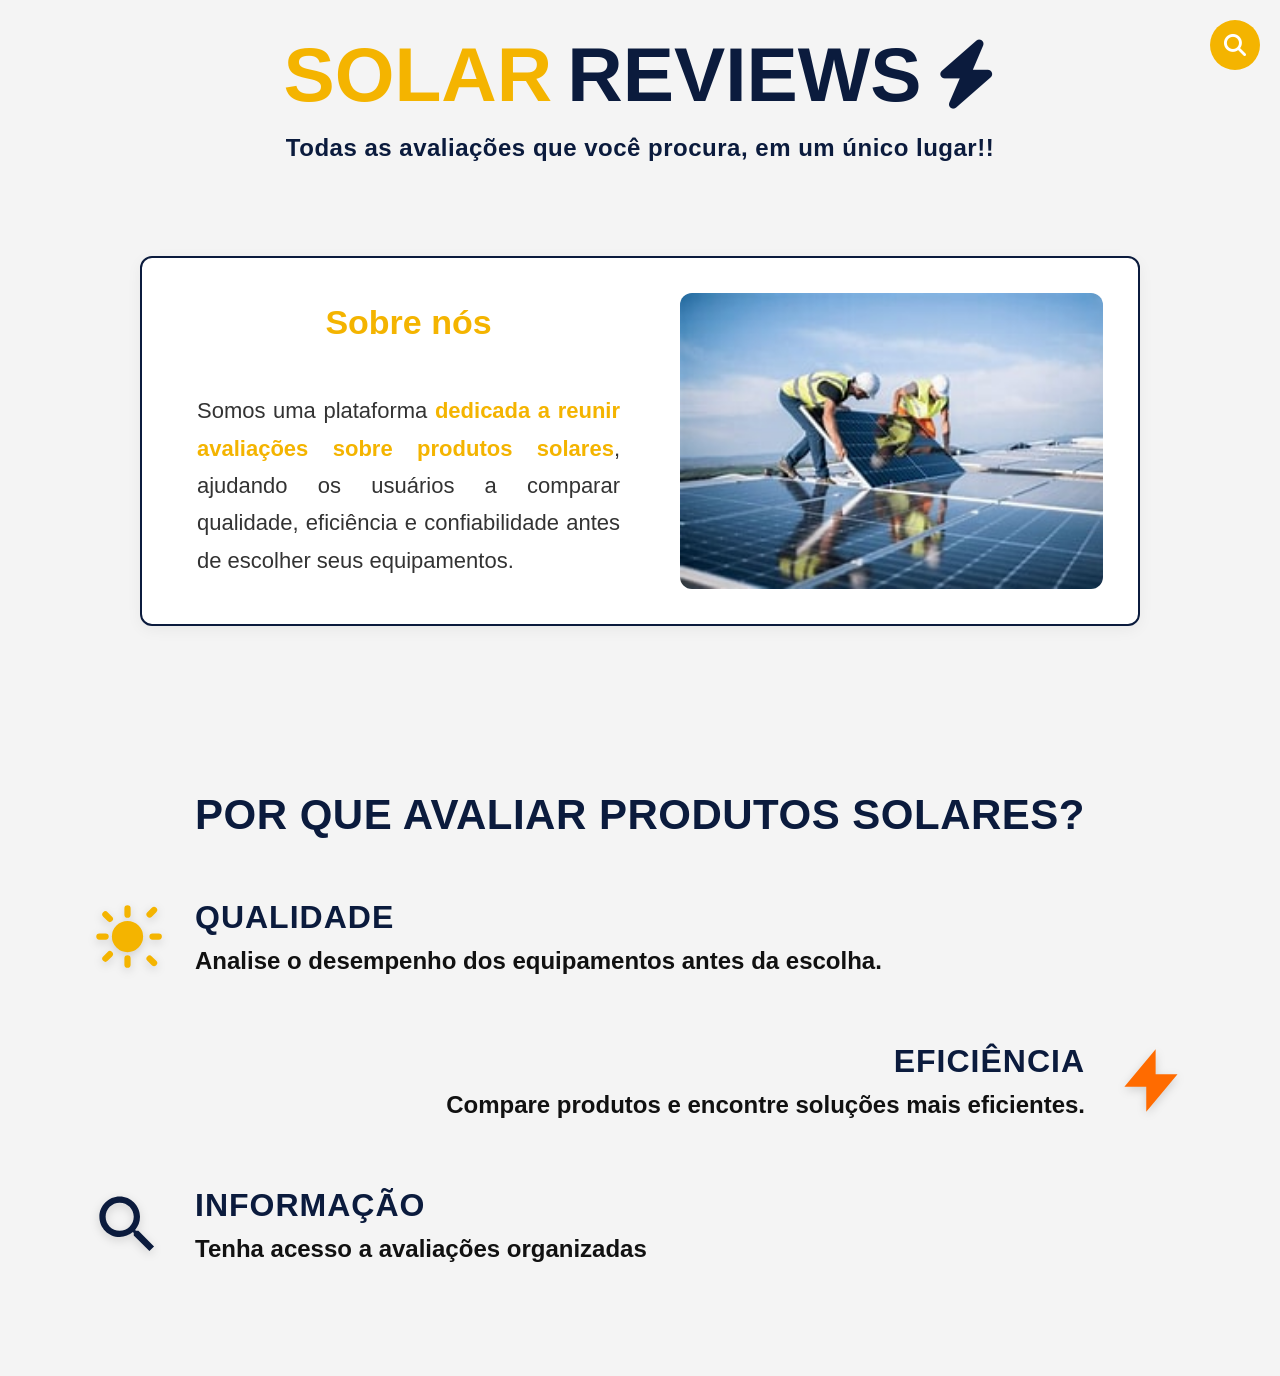
==== commit b8707b9e: "d" ====
--- a/index.html
+++ b/index.html
@@ -45,16 +45,16 @@
         </div>
     </section>
 
-    <section class="secao-diferenciais">
+   <section class="secao-diferenciais">
     
-    <h2 class="titulo-diferenciais">Por que avaliar produtos solares?</h2>
+    <h2 class="titulo-diferenciais">POR QUE AVALIAR PRODUTOS SOLARES?</h2>
 
     <div class="lista-topicos">
 
         <div class="topico-item topico-esquerda">
             <div class="icone-topico icone-sol">
                 <svg xmlns="http://www.w3.org/2000/svg" viewBox="0 0 24 24" fill="currentColor">
-                    <path d="M12 7c-2.76 0-5 2.24-5 5s2.24 5 5 5 5-2.24 5-5-2.24-5-5-5zM2 13h2c.55 0 1-.45 1-1s-.45-1-1-1H2c-.55 0-1 .45-1 1s.45 1 1 1zm18 0h2c.55 0 1-.45 1-1s-.45-1-1-1h-2c-.55 0-1 .45-1 1s.45 1 1 1zM11 2v2c0 .55.45 1 1 1s1-.45 1-1V2c0-.55-.45-1-1-1s-1 .45-1 1zm0 18v2c0 .55.45 1 1 1s1-.45 1-1v-2c0-.55-.45-1-1-1s-1 .45-1 1zM5.99 4.58c-.39-.39-1.03-.39-1.41 0s-.39 1.03 0 1.41l1.06 1.06c.39.39 1.03.39 1.41 0s.39-1.03 0-1.41L5.99 4.58zm12.37 12.37c-.39-.39-1.03-.39-1.41 0s-.39 1.03 0 1.41l1.06 1.06c.39.39 1.03.39 1.41 0s.39-1.03 0-1.41l-1.06-1.06zm1.06-10.96c.39-.39.39-1.03 0-1.41s-1.03-.39-1.41 0l-1.06 1.06c-.39.39-.39 1.03 0 1.41s1.03.39 1.41 0l1.06-1.06zM7.05 18.36c.39-.39.39-1.03 0-1.41s-1.03-.39-1.41 0l-1.06 1.06c-.39.39-.39 1.03 0 1.41s1.03.39 1.41 0l1.06-1.06z"/>
+                    <path d="M12 2a1 1 0 0 1 1 1v2a1 1 0 1 1-2 0V3a1 1 0 0 1 1-1zm0 15a5 5 0 1 0 0-10 5 5 0 0 0 0 10zm0 5a1 1 0 0 1-1-1v-2a1 1 0 1 1 2 0v2a1 1 0 0 1-1 1zM4.22 4.22a1 1 0 0 1 1.42 0l1.42 1.42a1 1 0 1 1-1.42 1.42L4.22 5.64a1 1 0 0 1 0-1.42zm14.14 14.14a1 1 0 0 1 1.42 0l1.42 1.42a1 1 0 0 1-1.42 1.42l-1.42-1.42a1 1 0 0 1 0-1.42zM2 12a1 1 0 0 1 1-1h2a1 1 0 1 1 0 2H3a1 1 0 0 1-1-1zm17 0a1 1 0 0 1 1-1h2a1 1 0 1 1 0 2h-2a1 1 0 0 1-1-1zM4.22 19.78a1 1 0 0 1 0-1.42l1.42-1.42a1 1 0 0 1 1.42 1.42L5.64 19.78a1 1 0 0 1-1.42 0zm14.14-14.14a1 1 0 0 1 0-1.42l1.42-1.42a1 1 0 1 1 1.42 1.42l-1.42 1.42a1 1 0 0 1-1.42 0z"/>
                 </svg>
             </div>
             <div class="texto-topico">
@@ -66,7 +66,7 @@
         <div class="topico-item topico-direita">
             <div class="icone-topico icone-raio-laranja">
                 <svg xmlns="http://www.w3.org/2000/svg" viewBox="0 0 24 24" fill="currentColor">
-                    <path d="M11 21h-1l1-7H7.5c-.58 0-.57-.32-.38-.66.19-.34.05-.08.07-.12C8.48 10.94 10.42 7.54 13 2h1l-1 7h3.5c.49 0 .56.33.47.51l-.07.15C14.82 13.56 12.88 16.96 11 21z"/>
+                    <path d="M13 2L3 14h7v8l10-12h-7z"/>
                 </svg>
             </div>
             <div class="texto-topico">
@@ -83,12 +83,7 @@
             </div>
             <div class="texto-topico">
                 <h3>INFORMAÇÃO</h3>
-                <p>Tenha acesso a avaliações organizadas em um só lugar.</p>
-            </div>
-        </div>
-
-    </div>
-</section>
+                <p>Tenha acesso a avaliações organizadas
 
 
 
--- a/Style.css
+++ b/Style.css
@@ -417,85 +417,90 @@
    ========================================== */
 
 .secao-diferenciais {
-    width: 85%;
-    max-width: 1000px;
-    margin: 50px auto;
+    width: 90%;
+    max-width: 1100px;
+    margin: 70px auto;
     background: transparent;
     display: flex;
     flex-direction: column;
     align-items: center;
-}
-
-/* Título da seção centralizado */
+    font-family: Arial, sans-serif;
+}
+
+/* Título principal: Negrito bem marcante */
 .titulo-diferenciais {
-    color: #0b1b3d; /* Azul Escuro */
-    font-size: 32px;
-    font-weight: bold;
+    color: #0b1b3d;
+    font-size: 42px;
+    font-weight: 900; /* Negrito ultra pesado */
     text-align: center;
-    margin-bottom: 40px;
-}
-
-/* Container da lista dos tópicos */
+    margin-bottom: 60px;
+    font-family: Arial, sans-serif;
+    letter-spacing: 0.5px;
+}
+
+/* Lista e alinhamento dos tópicos */
 .lista-topicos {
     width: 100%;
     display: flex;
     flex-direction: column;
-    gap: 45px; /* Espaço equivalente a ~2 parágrafos de distância entre tópicos */
-}
-
-/* Estrutura base de cada tópico */
+    gap: 65px;
+}
+
 .topico-item {
     display: flex;
     align-items: center;
-    gap: 20px;
-    width: 60%; /* Define a largura máxima do bloco do tópico */
-}
-
-/* Alinhamento no lado esquerdo */
+    gap: 30px;
+    width: 80%; /* Aumentado para ocupar mais espaço na página */
+}
+
 .topico-esquerda {
     align-self: flex-start;
     text-align: left;
 }
 
-/* Alinhamento no lado direito */
 .topico-direita {
     align-self: flex-end;
-    flex-direction: row-reverse; /* Inverte para o ícone continuar ao lado do texto */
+    flex-direction: row-reverse;
     text-align: right;
 }
 
-/* Ícones */
+/* ÍCONES GRANDES E ENCORPADOS */
 .icone-topico svg {
-    width: 45px;
-    height: 45px;
+    width: 75px;  /* Aumentado de 63px para 75px */
+    height: 75px;
     flex-shrink: 0;
+    /* Adiciona uma leve sombra para dar mais presença ao ícone */
+    filter: drop-shadow(0px 3px 5px rgba(0,0,0,0.15));
 }
 
 .icone-sol svg {
-    fill: #F4B400; /* Sol Amarelo */
+    fill: #F4B400;
 }
 
 .icone-raio-laranja svg {
-    fill: #FF6B00; /* Raio Laranja */
+    fill: #FF6B00;
 }
 
 .icone-lupa-azul svg {
-    fill: #0b1b3d; /* Lupa Azul Escuro */
-}
-
-/* Título do Tópico (QUALIDADE, EFICIÊNCIA, INFORMAÇÃO) */
+    fill: #0b1b3d;
+}
+
+/* TÍTULOS DOS TÓPICOS EM NEGRITO FORTE */
 .texto-topico h3 {
     color: #0b1b3d;
-    font-size: 22px;
-    font-weight: bold;
-    margin: 0 0 6px 0;
+    font-size: 32px;
+    font-weight: 900; /* Negrito pesado */
+    margin: 0 0 8px 0;
     letter-spacing: 1px;
-}
-
-/* Descrição do Tópico */
+    font-family: Arial, sans-serif;
+}
+
+/* DESCRIÇÃO DOS TÓPICOS EM NEGRITO */
 .texto-topico p {
-    color: #444444;
-    font-size: 18px;
+    color: #111111; /* Cor mais escura para dar mais destaque */
+    font-size: 24px;
+    font-weight: 700; /* Texto do parágrafo totalmente em NEGRITO */
     line-height: 1.4;
     margin: 0;
+    font-family: Arial, sans-serif;
 }
